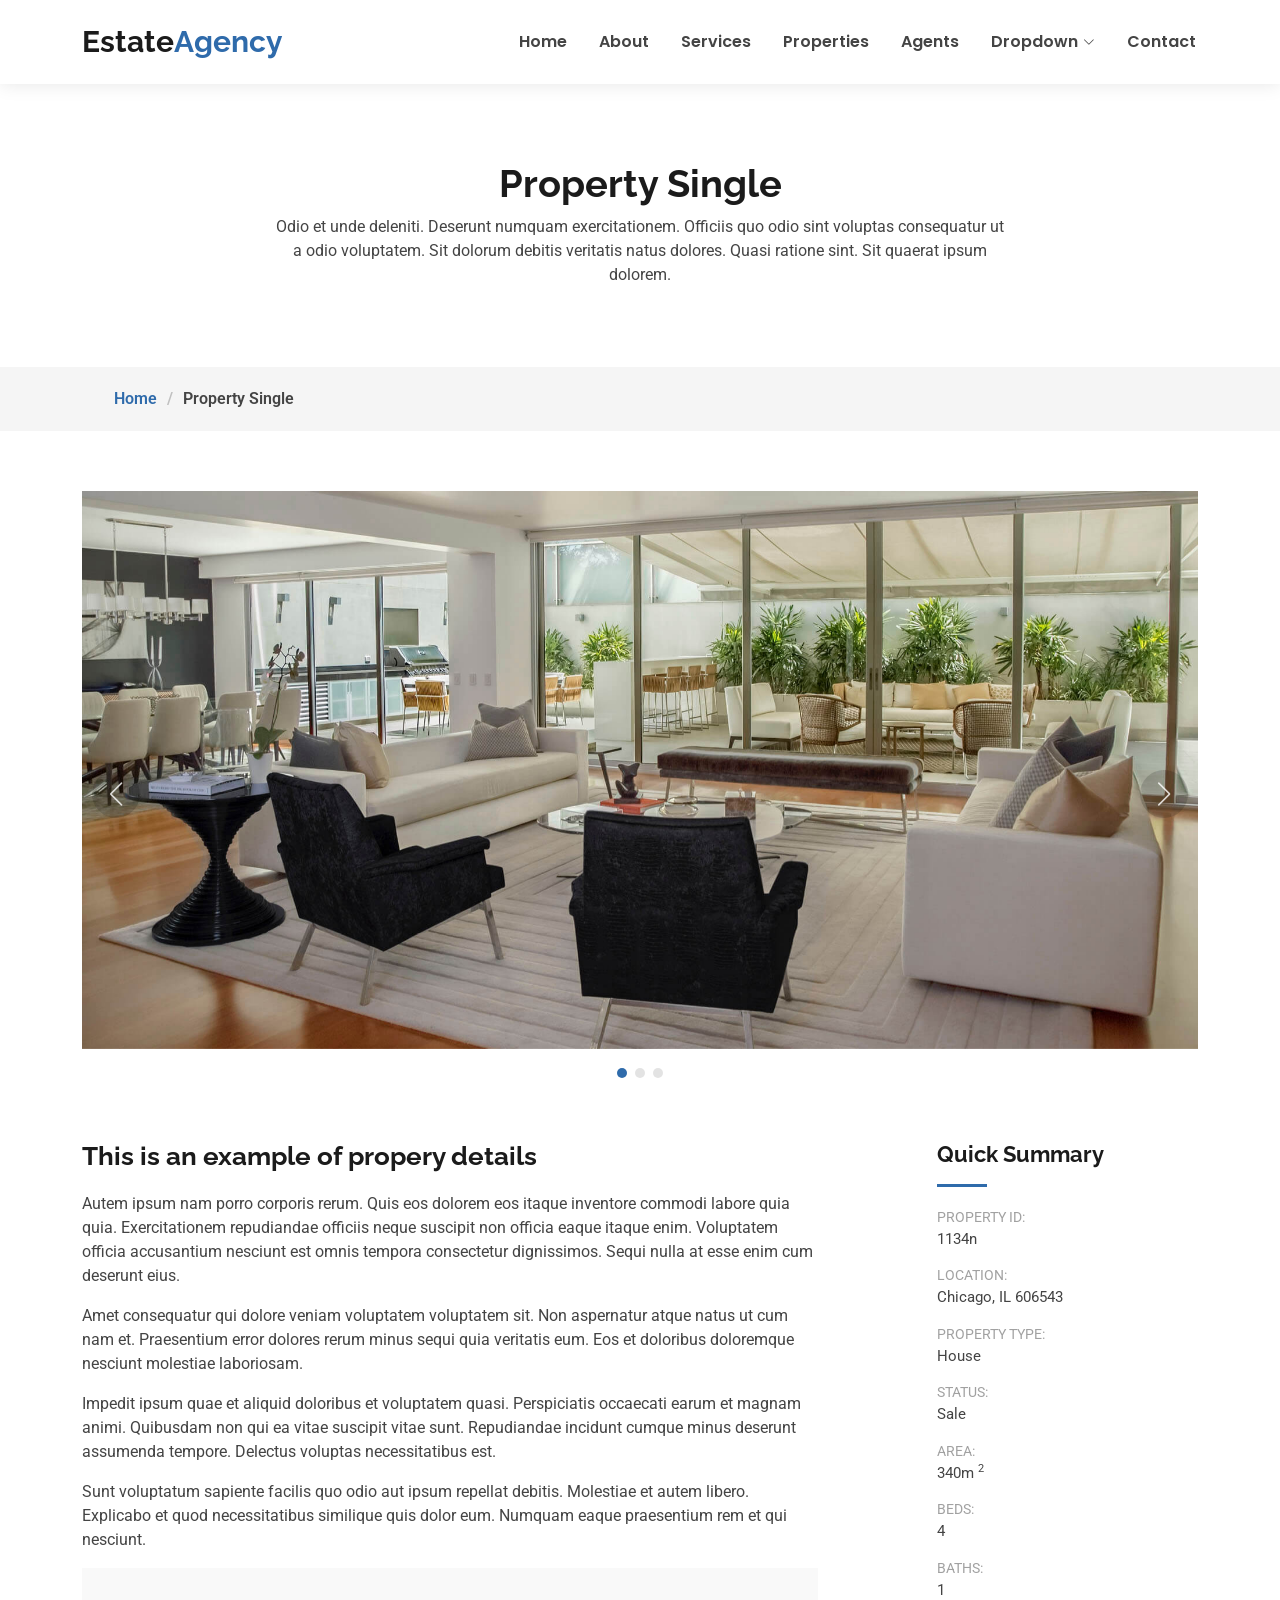
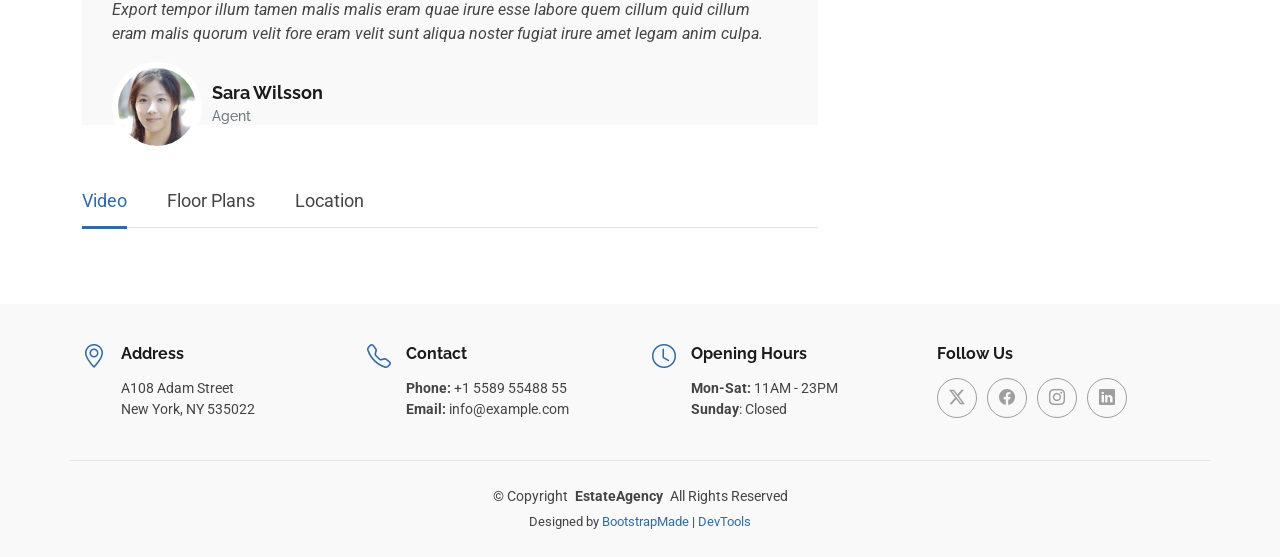
==== property-single.html @ ae825c1f "Initial commit" ====
<!DOCTYPE html>
<html lang="en">

<head>
  <meta charset="utf-8">
  <meta content="width=device-width, initial-scale=1.0" name="viewport">
  <title>Property Single - EstateAgency Bootstrap Template</title>
  <meta name="description" content="">
  <meta name="keywords" content="">

  <!-- Favicons -->
  <link href="assets/img/favicon.png" rel="icon">
  <link href="assets/img/apple-touch-icon.png" rel="apple-touch-icon">

  <!-- Fonts -->
  <link href="https://fonts.googleapis.com" rel="preconnect">
  <link href="https://fonts.gstatic.com" rel="preconnect" crossorigin>
  <link href="https://fonts.googleapis.com/css2?family=Roboto:ital,wght@0,100;0,300;0,400;0,500;0,700;0,900;1,100;1,300;1,400;1,500;1,700;1,900&family=Poppins:ital,wght@0,100;0,200;0,300;0,400;0,500;0,600;0,700;0,800;0,900;1,100;1,200;1,300;1,400;1,500;1,600;1,700;1,800;1,900&family=Raleway:ital,wght@0,100;0,200;0,300;0,400;0,500;0,600;0,700;0,800;0,900;1,100;1,200;1,300;1,400;1,500;1,600;1,700;1,800;1,900&display=swap" rel="stylesheet">

  <!-- Vendor CSS Files -->
  <link href="assets/vendor/bootstrap/css/bootstrap.min.css" rel="stylesheet">
  <link href="assets/vendor/bootstrap-icons/bootstrap-icons.css" rel="stylesheet">
  <link href="assets/vendor/aos/aos.css" rel="stylesheet">
  <link href="assets/vendor/fontawesome-free/css/all.min.css" rel="stylesheet">
  <link href="assets/vendor/swiper/swiper-bundle.min.css" rel="stylesheet">

  <!-- Main CSS File -->
  <link href="assets/css/main.css" rel="stylesheet">

  <!-- =======================================================
  * Template Name: EstateAgency
  * Template URL: https://bootstrapmade.com/real-estate-agency-bootstrap-template/
  * Updated: Apr 08 2026 with Bootstrap v5.3.8
  * Author: BootstrapMade.com
  * License: https://bootstrapmade.com/license/
  ======================================================== -->
</head>

<body class="property-single-page">

  <header id="header" class="header d-flex align-items-center fixed-top">
    <div class="container-fluid container-xl position-relative d-flex align-items-center justify-content-between">

      <a href="index.html" class="logo d-flex align-items-center">
        <!-- Uncomment the line below if you also wish to use an image logo -->
        <!-- <img src="assets/img/logo.png" alt=""> -->
        <h1 class="sitename">Estate<span>Agency</span></h1>
      </a>

      <nav id="navmenu" class="navmenu">
        <ul>
          <li><a href="index.html">Home</a></li>
          <li><a href="about.html">About</a></li>
          <li><a href="services.html">Services</a></li>
          <li><a href="properties.html">Properties</a></li>
          <li><a href="agents.html">Agents</a></li>
          <li class="dropdown"><a href="#"><span>Dropdown</span> <i class="bi bi-chevron-down toggle-dropdown"></i></a>
            <ul>
              <li><a href="#">Dropdown 1</a></li>
              <li class="dropdown"><a href="#"><span>Deep Dropdown</span> <i class="bi bi-chevron-down toggle-dropdown"></i></a>
                <ul>
                  <li><a href="#">Deep Dropdown 1</a></li>
                  <li><a href="#">Deep Dropdown 2</a></li>
                  <li><a href="#">Deep Dropdown 3</a></li>
                  <li><a href="#">Deep Dropdown 4</a></li>
                  <li><a href="#">Deep Dropdown 5</a></li>
                </ul>
              </li>
              <li><a href="#">Dropdown 2</a></li>
              <li><a href="#">Dropdown 3</a></li>
              <li><a href="#">Dropdown 4</a></li>
            </ul>
          </li>
          <li><a href="contact.html">Contact</a></li>
        </ul>
        <i class="mobile-nav-toggle d-xl-none bi bi-list"></i>
      </nav>

    </div>
  </header>

  <main class="main">

    <!-- Page Title -->
    <div class="page-title" data-aos="fade">
      <div class="heading">
        <div class="container">
          <div class="row d-flex justify-content-center text-center">
            <div class="col-lg-8">
              <h1>Property Single</h1>
              <p class="mb-0">Odio et unde deleniti. Deserunt numquam exercitationem. Officiis quo odio sint voluptas consequatur ut a odio voluptatem. Sit dolorum debitis veritatis natus dolores. Quasi ratione sint. Sit quaerat ipsum dolorem.</p>
            </div>
          </div>
        </div>
      </div>
      <nav class="breadcrumbs">
        <div class="container">
          <ol>
            <li><a href="index.html">Home</a></li>
            <li class="current">Property Single</li>
          </ol>
        </div>
      </nav>
    </div><!-- End Page Title -->

    <!-- Real Estate 2 Section -->
    <section id="real-estate-2" class="real-estate-2 section">

      <div class="container" data-aos="fade-up">

        <div class="portfolio-details-slider swiper init-swiper">
          <script type="application/json" class="swiper-config">
            {
              "loop": true,
              "speed": 600,
              "autoplay": {
                "delay": 5000
              },
              "slidesPerView": "auto",
              "navigation": {
                "nextEl": ".swiper-button-next",
                "prevEl": ".swiper-button-prev"
              },
              "pagination": {
                "el": ".swiper-pagination",
                "type": "bullets",
                "clickable": true
              }
            }
          </script>
          <div class="swiper-wrapper align-items-center">

            <div class="swiper-slide">
              <img src="assets/img/property-slide/property-slide-1.jpg" alt="">
            </div>

            <div class="swiper-slide">
              <img src="assets/img/property-slide/property-slide-2.jpg" alt="">
            </div>

            <div class="swiper-slide">
              <img src="assets/img/property-slide/property-slide-3.jpg" alt="">
            </div>

          </div>
          <div class="swiper-button-prev"></div>
          <div class="swiper-button-next"></div>
          <div class="swiper-pagination"></div>
        </div>

        <div class="row justify-content-between gy-4 mt-4">

          <div class="col-lg-8" data-aos="fade-up">

            <div class="portfolio-description">
              <h2>This is an example of propery details</h2>
              <p>
                Autem ipsum nam porro corporis rerum. Quis eos dolorem eos itaque inventore commodi labore quia quia. Exercitationem repudiandae officiis neque suscipit non officia eaque itaque enim. Voluptatem officia accusantium nesciunt est omnis tempora consectetur dignissimos. Sequi nulla at esse enim cum deserunt eius.
              </p>
              <p>
                Amet consequatur qui dolore veniam voluptatem voluptatem sit. Non aspernatur atque natus ut cum nam et. Praesentium error dolores rerum minus sequi quia veritatis eum. Eos et doloribus doloremque nesciunt molestiae laboriosam.
              </p>

              <p>
                Impedit ipsum quae et aliquid doloribus et voluptatem quasi. Perspiciatis occaecati earum et magnam animi. Quibusdam non qui ea vitae suscipit vitae sunt. Repudiandae incidunt cumque minus deserunt assumenda tempore. Delectus voluptas necessitatibus est.
              </p>

              <p>
                Sunt voluptatum sapiente facilis quo odio aut ipsum repellat debitis. Molestiae et autem libero. Explicabo et quod necessitatibus similique quis dolor eum. Numquam eaque praesentium rem et qui nesciunt.
              </p>

              <div class="testimonial-item">
                <p>
                  <span>Export tempor illum tamen malis malis eram quae irure esse labore quem cillum quid cillum eram malis quorum velit fore eram velit sunt aliqua noster fugiat irure amet legam anim culpa.</span>
                </p>
                <div>
                  <img src="assets/img/testimonials/testimonials-2.jpg" class="testimonial-img" alt="">
                  <h3>Sara Wilsson</h3>
                  <h4>Agent</h4>
                </div>
              </div>
            </div><!-- End Portfolio Description -->

            <!-- Tabs -->
            <ul class="nav nav-pills mb-3">
              <li><a class="nav-link active" data-bs-toggle="pill" href="#real-estate-2-tab1">Video</a></li>
              <li><a class="nav-link" data-bs-toggle="pill" href="#real-estate-2-tab2">Floor Plans</a></li>
              <li><a class="nav-link" data-bs-toggle="pill" href="#real-estate-2-tab3">Location</a></li>
            </ul><!-- End Tabs -->

            <!-- Tab Content -->
            <div class="tab-content">

              <div class="tab-pane fade show active" id="real-estate-2-tab1">

              </div><!-- End Tab 1 Content -->

              <div class="tab-pane fade" id="real-estate-2-tab2">
                <img src="assets/img/floor-plan.jpg" alt="" class="img-fluid">
              </div><!-- End Tab 2 Content -->

              <div class="tab-pane fade" id="real-estate-2-tab3">
                <iframe style="border:0; width: 100%; height: 400px;" src="https://www.google.com/maps/embed?pb=!1m14!1m8!1m3!1d48389.78314118045!2d-74.006138!3d40.710059!3m2!1i1024!2i768!4f13.1!3m3!1m2!1s0x89c25a22a3bda30d%3A0xb89d1fe6bc499443!2sDowntown%20Conference%20Center!5e0!3m2!1sen!2sus!4v1676961268712!5m2!1sen!2sus" frameborder="0" allowfullscreen="" loading="lazy" referrerpolicy="no-referrer-when-downgrade"></iframe>
              </div><!-- End Tab 3 Content -->

            </div><!-- End Tab Content -->

          </div>

          <div class="col-lg-3" data-aos="fade-up" data-aos-delay="100">
            <div class="portfolio-info">
              <h3>Quick Summary</h3>
              <ul>
                <li><strong>Property ID:</strong> 1134n</li>
                <li><strong>Location:</strong> Chicago, IL 606543</li>
                <li><strong>Property Type:</strong> House</li>
                <li><strong>Status:</strong> Sale</li>
                <li><strong>Area:</strong> <span>340m <sup>2</sup></span></li>
                <li><strong>Beds:</strong> 4</li>
                <li><strong>Baths:</strong> 1</li>
              </ul>
            </div>
          </div>

        </div>

      </div>

    </section><!-- /Real Estate 2 Section -->

  </main>

  <footer id="footer" class="footer light-background">

    <div class="container">
      <div class="row gy-3">
        <div class="col-lg-3 col-md-6 d-flex">
          <i class="bi bi-geo-alt icon"></i>
          <div class="address">
            <h4>Address</h4>
            <p>A108 Adam Street</p>
            <p>New York, NY 535022</p>
            <p></p>
          </div>

        </div>

        <div class="col-lg-3 col-md-6 d-flex">
          <i class="bi bi-telephone icon"></i>
          <div>
            <h4>Contact</h4>
            <p>
              <strong>Phone:</strong> <span>+1 5589 55488 55</span><br>
              <strong>Email:</strong> <span>info@example.com</span><br>
            </p>
          </div>
        </div>

        <div class="col-lg-3 col-md-6 d-flex">
          <i class="bi bi-clock icon"></i>
          <div>
            <h4>Opening Hours</h4>
            <p>
              <strong>Mon-Sat:</strong> <span>11AM - 23PM</span><br>
              <strong>Sunday</strong>: <span>Closed</span>
            </p>
          </div>
        </div>

        <div class="col-lg-3 col-md-6">
          <h4>Follow Us</h4>
          <div class="social-links d-flex">
            <a href="#" class="twitter"><i class="bi bi-twitter-x"></i></a>
            <a href="#" class="facebook"><i class="bi bi-facebook"></i></a>
            <a href="#" class="instagram"><i class="bi bi-instagram"></i></a>
            <a href="#" class="linkedin"><i class="bi bi-linkedin"></i></a>
          </div>
        </div>

      </div>
    </div>

    <div class="container copyright text-center mt-4">
      <p>© <span>Copyright</span> <strong class="px-1 sitename">EstateAgency</strong> <span>All Rights Reserved</span></p>
      <div class="credits">
        <!-- All the links in the footer should remain intact. -->
        <!-- You can delete the links only if you've purchased the pro version. -->
        <!-- Licensing information: https://bootstrapmade.com/license/ -->
        <!-- Purchase the pro version with working PHP/AJAX contact form: [buy-url] -->
        Designed by <a href="https://bootstrapmade.com/">BootstrapMade</a> | <a href="https://bootstrapmade.com/tools/">DevTools</a>
      </div>
    </div>

  </footer>

  <!-- Scroll Top -->
  <a href="#" id="scroll-top" class="scroll-top d-flex align-items-center justify-content-center"><i class="bi bi-arrow-up-short"></i></a>

  <!-- Preloader -->
  <div id="preloader"></div>

  <!-- Vendor JS Files -->
  <script src="assets/vendor/bootstrap/js/bootstrap.bundle.min.js"></script>
  <script src="assets/vendor/php-email-form/validate.js"></script>
  <script src="assets/vendor/aos/aos.js"></script>
  <script src="assets/vendor/swiper/swiper-bundle.min.js"></script>
  <script src="assets/vendor/purecounter/purecounter_vanilla.js"></script>

  <!-- Main JS File -->
  <script src="assets/js/main.js"></script>

</body>

</html>
---- assets/css/main.css ----
/**
* Template Name: EstateAgency
* Template URL: https://bootstrapmade.com/real-estate-agency-bootstrap-template/
* Updated: Aug 09 2024 with Bootstrap v5.3.3
* Author: BootstrapMade.com
* License: https://bootstrapmade.com/license/
*/

/*--------------------------------------------------------------
# Font & Color Variables
# Help: https://bootstrapmade.com/color-system/
--------------------------------------------------------------*/
/* Fonts */
:root {
  --default-font: "Roboto",  system-ui, -apple-system, "Segoe UI", Roboto, "Helvetica Neue", Arial, "Noto Sans", "Liberation Sans", sans-serif, "Apple Color Emoji", "Segoe UI Emoji", "Segoe UI Symbol", "Noto Color Emoji";
  --heading-font: "Raleway",  sans-serif;
  --nav-font: "Poppins",  sans-serif;
}

/* Global Colors - The following color variables are used throughout the website. Updating them here will change the color scheme of the entire website */
:root { 
  --background-color: #ffffff; /* Background color for the entire website, including individual sections */
  --default-color: #444444; /* Default color used for the majority of the text content across the entire website */
  --heading-color: #1b1b1b; /* Color for headings, subheadings and title throughout the website */
  --accent-color: #2f6bab; /* Accent color that represents your brand on the website. It's used for buttons, links, and other elements that need to stand out */
  --surface-color: #ffffff; /* The surface color is used as a background of boxed elements within sections, such as cards, icon boxes, or other elements that require a visual separation from the global background. */
  --contrast-color: #ffffff; /* Contrast color for text, ensuring readability against backgrounds of accent, heading, or default colors. */
}

/* Nav Menu Colors - The following color variables are used specifically for the navigation menu. They are separate from the global colors to allow for more customization options */
:root {
  --nav-color: #444444;  /* The default color of the main navmenu links */
  --nav-hover-color: #000000; /* Applied to main navmenu links when they are hovered over or active */
  --nav-mobile-background-color: #ffffff; /* Used as the background color for mobile navigation menu */
  --nav-dropdown-background-color: #ffffff; /* Used as the background color for dropdown items that appear when hovering over primary navigation items */
  --nav-dropdown-color: #444444; /* Used for navigation links of the dropdown items in the navigation menu. */
  --nav-dropdown-hover-color: #2eca6a; /* Similar to --nav-hover-color, this color is applied to dropdown navigation links when they are hovered over. */
}

/* Color Presets - These classes override global colors when applied to any section or element, providing reuse of the sam color scheme. */

.light-background {
  --background-color: #f9f9f9;
  --surface-color: #ffffff;
}

.dark-background {
  --background-color: #060606;
  --default-color: #ffffff;
  --heading-color: #ffffff;
  --surface-color: #252525;
  --contrast-color: #ffffff;
}

/* Smooth scroll */
:root {
  scroll-behavior: smooth;
}

/*--------------------------------------------------------------
# General Styling & Shared Classes
--------------------------------------------------------------*/
body {
  color: var(--default-color);
  background-color: var(--background-color);
  font-family: var(--default-font);
}

a {
  color: var(--accent-color);
  text-decoration: none;
  transition: 0.3s;
}

a:hover {
  color: color-mix(in srgb, var(--accent-color), transparent 25%);
  text-decoration: none;
}

h1,
h2,
h3,
h4,
h5,
h6 {
  color: var(--heading-color);
  font-family: var(--heading-font);
}

/* PHP Email Form Messages
------------------------------*/
.php-email-form .error-message {
  display: none;
  background: #df1529;
  color: #ffffff;
  text-align: left;
  padding: 15px;
  margin-bottom: 24px;
  font-weight: 600;
}

.php-email-form .sent-message {
  display: none;
  color: #ffffff;
  background: #059652;
  text-align: center;
  padding: 15px;
  margin-bottom: 24px;
  font-weight: 600;
}

.php-email-form .loading {
  display: none;
  background: var(--surface-color);
  text-align: center;
  padding: 15px;
  margin-bottom: 24px;
}

.php-email-form .loading:before {
  content: "";
  display: inline-block;
  border-radius: 50%;
  width: 24px;
  height: 24px;
  margin: 0 10px -6px 0;
  border: 3px solid var(--accent-color);
  border-top-color: var(--surface-color);
  animation: php-email-form-loading 1s linear infinite;
}

@keyframes php-email-form-loading {
  0% {
    transform: rotate(0deg);
  }

  100% {
    transform: rotate(360deg);
  }
}

/*--------------------------------------------------------------
# Global Header
--------------------------------------------------------------*/
.header {
  color: var(--default-color);
  background-color: var(--background-color);
  padding: 15px 0;
  transition: all 0.5s;
  z-index: 997;
  box-shadow: 0px 0 18px rgba(0, 0, 0, 0.1);
}

.header .logo {
  line-height: 1;
}

.header .logo img {
  max-height: 32px;
  margin-right: 8px;
}

.header .logo h1 {
  font-size: 30px;
  margin: 0;
  font-weight: 700;
  color: var(--heading-color);
}

.header .logo h1 span {
  color: var(--accent-color);
}

/*--------------------------------------------------------------
# Navigation Menu
--------------------------------------------------------------*/
/* Desktop Navigation */
@media (min-width: 1200px) {
  .navmenu {
    padding: 0;
  }

  .navmenu ul {
    margin: 0;
    padding: 0;
    display: flex;
    list-style: none;
    align-items: center;
  }

  .navmenu li {
    position: relative;
  }

  .navmenu>ul>li {
    white-space: nowrap;
    padding: 15px 14px;
  }

  .navmenu>ul>li:last-child {
    padding-right: 0;
  }

  .navmenu a,
  .navmenu a:focus {
    color: var(--nav-color);
    font-size: 16px;
    padding: 0 2px;
    font-family: var(--nav-font);
    font-weight: 600;
    display: flex;
    align-items: center;
    justify-content: space-between;
    white-space: nowrap;
    transition: 0.3s;
    position: relative;
  }

  .navmenu a i,
  .navmenu a:focus i {
    font-size: 12px;
    line-height: 0;
    margin-left: 5px;
    transition: 0.3s;
  }

  .navmenu>ul>li>a:before {
    content: "";
    position: absolute;
    width: 100%;
    height: 2px;
    bottom: -6px;
    left: 0;
    background-color: var(--accent-color);
    visibility: hidden;
    width: 0px;
    transition: all 0.3s ease-in-out 0s;
  }

  .navmenu a:hover:before,
  .navmenu li:hover>a:before,
  .navmenu .active:before {
    visibility: visible;
    width: 100%;
  }

  .navmenu li:hover>a,
  .navmenu .active,
  .navmenu .active:focus {
    color: var(--nav-hover-color);
  }

  .navmenu .dropdown ul {
    margin: 0;
    padding: 10px 0;
    background: var(--nav-dropdown-background-color);
    display: block;
    position: absolute;
    visibility: hidden;
    left: 14px;
    top: 130%;
    opacity: 0;
    transition: 0.3s;
    border-radius: 4px;
    z-index: 99;
    box-shadow: 0px 0px 30px rgba(0, 0, 0, 0.1);
  }

  .navmenu .dropdown ul li {
    min-width: 200px;
  }

  .navmenu .dropdown ul a {
    padding: 10px 20px;
    font-size: 15px;
    text-transform: none;
    color: var(--nav-dropdown-color);
  }

  .navmenu .dropdown ul a i {
    font-size: 12px;
  }

  .navmenu .dropdown ul a:hover,
  .navmenu .dropdown ul .active:hover,
  .navmenu .dropdown ul li:hover>a {
    color: var(--nav-dropdown-hover-color);
  }

  .navmenu .dropdown:hover>ul {
    opacity: 1;
    top: 100%;
    visibility: visible;
  }

  .navmenu .dropdown .dropdown ul {
    top: 0;
    left: -90%;
    visibility: hidden;
  }

  .navmenu .dropdown .dropdown:hover>ul {
    opacity: 1;
    top: 0;
    left: -100%;
    visibility: visible;
  }
}

/* Mobile Navigation */
@media (max-width: 1199px) {
  .mobile-nav-toggle {
    color: var(--nav-color);
    font-size: 28px;
    line-height: 0;
    margin-right: 10px;
    cursor: pointer;
    transition: color 0.3s;
  }

  .navmenu {
    padding: 0;
    z-index: 9997;
  }

  .navmenu ul {
    display: none;
    list-style: none;
    position: absolute;
    inset: 60px 20px 20px 20px;
    padding: 10px 0;
    margin: 0;
    border-radius: 6px;
    background-color: var(--nav-mobile-background-color);
    border: 1px solid color-mix(in srgb, var(--default-color), transparent 90%);
    box-shadow: none;
    overflow-y: auto;
    transition: 0.3s;
    z-index: 9998;
  }

  .navmenu a,
  .navmenu a:focus {
    color: var(--nav-dropdown-color);
    padding: 10px 20px;
    font-family: var(--nav-font);
    font-size: 17px;
    font-weight: 500;
    display: flex;
    align-items: center;
    justify-content: space-between;
    white-space: nowrap;
    transition: 0.3s;
  }

  .navmenu a i,
  .navmenu a:focus i {
    font-size: 12px;
    line-height: 0;
    margin-left: 5px;
    width: 30px;
    height: 30px;
    display: flex;
    align-items: center;
    justify-content: center;
    border-radius: 50%;
    transition: 0.3s;
    background-color: color-mix(in srgb, var(--accent-color), transparent 90%);
  }

  .navmenu a i:hover,
  .navmenu a:focus i:hover {
    background-color: var(--accent-color);
    color: var(--contrast-color);
  }

  .navmenu a:hover,
  .navmenu .active,
  .navmenu .active:focus {
    color: var(--nav-dropdown-hover-color);
  }

  .navmenu .active i,
  .navmenu .active:focus i {
    background-color: var(--accent-color);
    color: var(--contrast-color);
    transform: rotate(180deg);
  }

  .navmenu .dropdown ul {
    position: static;
    display: none;
    z-index: 99;
    padding: 10px 0;
    margin: 10px 20px;
    background-color: var(--nav-dropdown-background-color);
    transition: all 0.5s ease-in-out;
  }

  .navmenu .dropdown ul ul {
    background-color: rgba(33, 37, 41, 0.1);
  }

  .navmenu .dropdown>.dropdown-active {
    display: block;
    background-color: rgba(33, 37, 41, 0.03);
  }

  .mobile-nav-active {
    overflow: hidden;
  }

  .mobile-nav-active .mobile-nav-toggle {
    color: #fff;
    position: absolute;
    font-size: 32px;
    top: 15px;
    right: 15px;
    margin-right: 0;
    z-index: 9999;
  }

  .mobile-nav-active .navmenu {
    position: fixed;
    overflow: hidden;
    inset: 0;
    background: rgba(33, 37, 41, 0.8);
    transition: 0.3s;
  }

  .mobile-nav-active .navmenu>ul {
    display: block;
  }
}

/*--------------------------------------------------------------
# Global Footer
--------------------------------------------------------------*/
.footer {
  color: var(--default-color);
  background-color: var(--background-color);
  font-size: 14px;
  padding: 40px 0 0 0;
  position: relative;
}

.footer .icon {
  color: var(--accent-color);
  margin-right: 15px;
  font-size: 24px;
  line-height: 0;
}

.footer h4 {
  font-size: 16px;
  font-weight: 700;
  margin-bottom: 15px;
}

.footer .address p {
  margin-bottom: 0px;
}

.footer .social-links a {
  display: flex;
  align-items: center;
  justify-content: center;
  width: 40px;
  height: 40px;
  border-radius: 50%;
  border: 1px solid color-mix(in srgb, var(--default-color), transparent 50%);
  font-size: 16px;
  color: color-mix(in srgb, var(--default-color), transparent 50%);
  margin-right: 10px;
  transition: 0.3s;
}

.footer .social-links a:hover {
  color: var(--accent-color);
  border-color: var(--accent-color);
}

.footer .copyright {
  padding: 25px 0;
  border-top: 1px solid color-mix(in srgb, var(--default-color), transparent 90%);
}

.footer .copyright p {
  margin-bottom: 0;
}

.footer .credits {
  margin-top: 5px;
  font-size: 13px;
}

/*--------------------------------------------------------------
# Preloader
--------------------------------------------------------------*/
#preloader {
  position: fixed;
  inset: 0;
  z-index: 999999;
  overflow: hidden;
  background: var(--background-color);
  transition: all 0.6s ease-out;
}

#preloader:before {
  content: "";
  position: fixed;
  top: calc(50% - 30px);
  left: calc(50% - 30px);
  border: 6px solid #ffffff;
  border-color: var(--accent-color) transparent var(--accent-color) transparent;
  border-radius: 50%;
  width: 60px;
  height: 60px;
  animation: animate-preloader 1.5s linear infinite;
}

@keyframes animate-preloader {
  0% {
    transform: rotate(0deg);
  }

  100% {
    transform: rotate(360deg);
  }
}

/*--------------------------------------------------------------
# Scroll Top Button
--------------------------------------------------------------*/
.scroll-top {
  position: fixed;
  visibility: hidden;
  opacity: 0;
  right: 15px;
  bottom: 15px;
  z-index: 99999;
  background-color: var(--accent-color);
  width: 40px;
  height: 40px;
  border-radius: 4px;
  transition: all 0.4s;
}

.scroll-top i {
  font-size: 24px;
  color: var(--contrast-color);
  line-height: 0;
}

.scroll-top:hover {
  background-color: color-mix(in srgb, var(--accent-color), transparent 20%);
  color: var(--contrast-color);
}

.scroll-top.active {
  visibility: visible;
  opacity: 1;
}

/*--------------------------------------------------------------
# Disable aos animation delay on mobile devices
--------------------------------------------------------------*/
@media screen and (max-width: 768px) {
  [data-aos-delay] {
    transition-delay: 0 !important;
  }
}

/*--------------------------------------------------------------
# Global Page Titles & Breadcrumbs
--------------------------------------------------------------*/
.page-title {
  color: var(--default-color);
  background-color: var(--background-color);
  position: relative;
}

.page-title .heading {
  padding: 160px 0 80px 0;
  border-top: 1px solid color-mix(in srgb, var(--default-color), transparent 90%);
}

.page-title .heading h1 {
  font-size: 38px;
  font-weight: 700;
}

.page-title nav {
  background-color: color-mix(in srgb, var(--default-color), transparent 95%);
  padding: 20px 0;
}

.page-title nav ol {
  display: flex;
  flex-wrap: wrap;
  list-style: none;
  margin: 0;
  font-size: 16px;
  font-weight: 600;
}

.page-title nav ol li+li {
  padding-left: 10px;
}

.page-title nav ol li+li::before {
  content: "/";
  display: inline-block;
  padding-right: 10px;
  color: color-mix(in srgb, var(--default-color), transparent 70%);
}

/*--------------------------------------------------------------
# Global Sections
--------------------------------------------------------------*/
section,
.section {
  color: var(--default-color);
  background-color: var(--background-color);
  padding: 60px 0;
  scroll-margin-top: 90px;
  overflow: clip;
}

@media (max-width: 1199px) {

  section,
  .section {
    scroll-margin-top: 66px;
  }
}

/*--------------------------------------------------------------
# Global Section Titles
--------------------------------------------------------------*/
.section-title {
  text-align: center;
  padding-bottom: 60px;
  position: relative;
}

.section-title h2 {
  font-size: 32px;
  font-weight: 700;
  margin-bottom: 15px;
}

.section-title p {
  margin-bottom: 0;
}

/*--------------------------------------------------------------
# Hero Section
--------------------------------------------------------------*/
.hero {
  padding: 0;
}

.hero .carousel {
  width: 100%;
  min-height: 100vh;
  padding: 0;
  margin: 0;
  background-color: var(--background-color);
  position: relative;
  overflow: hidden;
}

.hero img {
  position: absolute;
  inset: 0;
  display: block;
  width: 100%;
  height: 100%;
  object-fit: cover;
  z-index: 1;
}

.hero .carousel-item {
  position: absolute;
  inset: 0;
  background-size: cover;
  background-position: center;
  background-repeat: no-repeat;
  overflow: hidden;
}

.hero .carousel-item:before {
  content: "";
  background: color-mix(in srgb, var(--background-color), transparent 60%);
  position: absolute;
  inset: 0;
  z-index: 2;
}

.hero .carousel-container {
  position: absolute;
  inset: 90px 100px;
  display: flex;
  justify-content: center;
  align-items: center;
  flex-direction: column;
  z-index: 3;
}

@media (max-width: 575px) {
  .hero .carousel-container {
    inset: 90px 50px;
  }
}

.hero h2 {
  margin-bottom: 30px;
  font-size: 56px;
  font-weight: 900;
  text-transform: uppercase;
}

.hero h2 span {
  color: var(--accent-color);
}

@media (max-width: 768px) {
  .hero h2 {
    font-size: 30px;
  }
}

.hero .btn-get-started {
  color: var(--contrast-color);
  font-family: var(--heading-font);
  font-weight: 600;
  font-size: 18px;
  letter-spacing: 1px;
  text-transform: uppercase;
  display: inline-block;
  padding: 10px 40px;
  border-radius: 50px;
  transition: 0.5s;
  margin: 10px 0;
  align-self: flex-start;
  flex-shrink: 0;
  border: 2px solid var(--accent-color);
}

.hero .btn-get-started:hover {
  background: color-mix(in srgb, var(--accent-color), transparent 20%);
}

.hero .carousel-control-prev,
.hero .carousel-control-next {
  width: 10%;
  transition: 0.3s;
  opacity: 0.5;
  z-index: 3;
}

.hero .carousel-control-prev:focus,
.hero .carousel-control-next:focus {
  opacity: 0.5;
}

.hero .carousel-control-prev:hover,
.hero .carousel-control-next:hover {
  opacity: 0.9;
}

@media (min-width: 1024px) {

  .hero .carousel-control-prev,
  .hero .carousel-control-next {
    width: 5%;
  }
}

.hero .carousel-control-next-icon,
.hero .carousel-control-prev-icon {
  background: none;
  font-size: 32px;
  line-height: 1;
}

.hero .carousel-indicators {
  list-style: none;
}

.hero .carousel-indicators li {
  cursor: pointer;
  opacity: 1;
  height: 6px;
  width: 20px;
  transition: 0.3s;
  padding: 0;
}

.hero .carousel-indicators .active {
  background-color: var(--accent-color);
  width: 40px;
}

/*--------------------------------------------------------------
# Services Section
--------------------------------------------------------------*/
.services .service-item {
  background-color: var(--surface-color);
  box-shadow: 0px 5px 90px 0px rgba(0, 0, 0, 0.1);
  padding: 60px 30px;
  transition: all ease-in-out 0.3s;
  border-radius: 18px;
  border-bottom: 5px solid var(--surface-color);
  height: 100%;
}

.services .service-item .icon {
  color: var(--contrast-color);
  background: var(--accent-color);
  margin: 0;
  width: 64px;
  height: 64px;
  border-radius: 50px;
  display: flex;
  align-items: center;
  justify-content: center;
  margin-bottom: 20px;
  font-size: 28px;
  transition: ease-in-out 0.3s;
}

.services .service-item h3 {
  font-weight: 700;
  margin: 10px 0 15px 0;
  font-size: 22px;
  transition: ease-in-out 0.3s;
}

.services .service-item p {
  line-height: 24px;
  font-size: 14px;
  margin-bottom: 0;
}

@media (min-width: 1365px) {
  .services .service-item:hover {
    transform: translateY(-10px);
    border-color: var(--accent-color);
  }

  .services .service-item:hover h3 {
    color: var(--accent-color);
  }
}

/*--------------------------------------------------------------
# Agents Section
--------------------------------------------------------------*/
.agents .member {
  position: relative;
}

.agents .member .pic {
  overflow: hidden;
  margin-bottom: 50px;
}

.agents .member .member-info {
  background-color: var(--surface-color);
  color: color-mix(in srgb, var(--default-color), transparent 20%);
  box-shadow: 0px 2px 15px rgba(0, 0, 0, 0.1);
  position: absolute;
  bottom: -50px;
  left: 20px;
  right: 20px;
  padding: 20px 15px;
  overflow: hidden;
  transition: 0.5s;
}

.agents .member h4 {
  font-weight: 700;
  margin-bottom: 10px;
  font-size: 16px;
  position: relative;
  padding-bottom: 10px;
}

.agents .member h4::after {
  content: "";
  position: absolute;
  display: block;
  width: 50px;
  height: 1px;
  background: color-mix(in srgb, var(--default-color), transparent 60%);
  bottom: 0;
  left: 0;
}

.agents .member span {
  font-style: italic;
  display: block;
  font-size: 13px;
}

.agents .member .social {
  position: absolute;
  right: 15px;
  bottom: 15px;
}

.agents .member .social a {
  transition: color 0.3s;
  color: color-mix(in srgb, var(--default-color), transparent 70%);
}

.agents .member .social a:hover {
  color: var(--accent-color);
}

.agents .member .social i {
  font-size: 16px;
  margin: 0 2px;
}

/*--------------------------------------------------------------
# Testimonials Section
--------------------------------------------------------------*/
.testimonials .testimonial-item {
  background-color: var(--surface-color);
  box-shadow: 0px 0 20px rgba(0, 0, 0, 0.1);
  box-sizing: content-box;
  padding: 30px;
  margin: 40px 30px;
  min-height: 320px;
  display: flex;
  flex-direction: column;
  text-align: center;
  transition: 0.3s;
}

.testimonials .testimonial-item .stars {
  margin-bottom: 15px;
}

.testimonials .testimonial-item .stars i {
  color: #ffc107;
  margin: 0 1px;
}

.testimonials .testimonial-item .testimonial-img {
  width: 90px;
  border-radius: 50%;
  border: 4px solid var(--background-color);
  margin: 0 auto;
}

.testimonials .testimonial-item h3 {
  font-size: 18px;
  font-weight: bold;
  margin: 10px 0 5px 0;
}

.testimonials .testimonial-item h4 {
  font-size: 14px;
  color: color-mix(in srgb, var(--default-color), transparent 40%);
  margin: 0;
}

.testimonials .testimonial-item p {
  font-style: italic;
  margin: 0 auto 15px auto;
}

.testimonials .swiper-wrapper {
  height: auto;
}

.testimonials .swiper-pagination {
  margin-top: 20px;
  position: relative;
}

.testimonials .swiper-pagination .swiper-pagination-bullet {
  width: 12px;
  height: 12px;
  background-color: color-mix(in srgb, var(--default-color), transparent 85%);
  opacity: 1;
}

.testimonials .swiper-pagination .swiper-pagination-bullet-active {
  background-color: var(--accent-color);
}

.testimonials .swiper-slide {
  opacity: 0.3;
}

@media (max-width: 1199px) {
  .testimonials .swiper-slide-active {
    opacity: 1;
  }

  .testimonials .swiper-pagination {
    margin-top: 0;
  }

  .testimonials .testimonial-item {
    margin: 40px 20px;
  }
}

@media (min-width: 1200px) {
  .testimonials .swiper-slide-next {
    opacity: 1;
    transform: scale(1.12);
  }
}

/*--------------------------------------------------------------
# About Section
--------------------------------------------------------------*/
.about .content .who-we-are {
  text-transform: uppercase;
  margin-bottom: 15px;
  color: color-mix(in srgb, var(--default-color), transparent 40%);
}

.about .content h3 {
  font-size: 2rem;
  font-weight: 700;
}

.about .content ul {
  list-style: none;
  padding: 0;
}

.about .content ul li {
  padding-bottom: 10px;
}

.about .content ul i {
  font-size: 1.25rem;
  margin-right: 4px;
  color: var(--accent-color);
}

.about .content p:last-child {
  margin-bottom: 0;
}

.about .content .read-more {
  background: var(--accent-color);
  color: var(--contrast-color);
  font-family: var(--heading-font);
  font-weight: 500;
  font-size: 16px;
  letter-spacing: 1px;
  padding: 12px 24px;
  border-radius: 5px;
  transition: 0.3s;
  display: inline-flex;
  align-items: center;
  justify-content: center;
}

.about .content .read-more i {
  font-size: 18px;
  margin-left: 5px;
  line-height: 0;
  transition: 0.3s;
}

.about .content .read-more:hover {
  background: color-mix(in srgb, var(--accent-color), transparent 20%);
  padding-right: 19px;
}

.about .content .read-more:hover i {
  margin-left: 10px;
}

.about .about-images img {
  border-radius: 10px;
}

/*--------------------------------------------------------------
# Stats Section
--------------------------------------------------------------*/
.stats .stats-item {
  background-color: var(--surface-color);
  box-shadow: 0px 0 30px rgba(0, 0, 0, 0.1);
  padding: 30px;
}

.stats .stats-item i {
  color: var(--accent-color);
  font-size: 42px;
  line-height: 0;
  margin-right: 20px;
}

.stats .stats-item span {
  color: var(--heading-color);
  font-size: 36px;
  display: block;
  font-weight: 600;
}

.stats .stats-item p {
  padding: 0;
  margin: 0;
  font-family: var(--heading-font);
  font-size: 16px;
}

/*--------------------------------------------------------------
# Features Section
--------------------------------------------------------------*/
.features .features-image {
  position: relative;
  min-height: 400px;
}

.features .features-image img {
  position: absolute;
  inset: 0;
  display: block;
  width: 100%;
  height: 100%;
  object-fit: cover;
  z-index: 1;
}

.features h3 {
  font-size: 28px;
  font-weight: 700;
  margin-bottom: 20px;
  padding-bottom: 20px;
  position: relative;
}

.features h3:after {
  content: "";
  background: var(--accent-color);
  position: absolute;
  display: block;
  width: 50px;
  height: 3px;
  left: 0;
  bottom: 0;
}

.features .icon-box {
  margin-top: 50px;
}

.features .icon-box i {
  color: var(--accent-color);
  background-color: var(--surface-color);
  display: flex;
  align-items: center;
  justify-content: center;
  margin-right: 25px;
  font-size: 28px;
  width: 56px;
  height: 56px;
  border-radius: 4px;
  line-height: 0;
  box-shadow: 0px 2px 30px rgba(0, 0, 0, 0.1);
  transition: 0.3s;
}

.features .icon-box:hover i {
  background-color: var(--accent-color);
  color: var(--contrast-color);
}

.features .icon-box h4 {
  font-weight: 700;
  margin-bottom: 10px;
  font-size: 18px;
}

.features .icon-box h4 a {
  color: var(--heading-color);
  transition: 0.3s;
}

.features .icon-box h4 a:hover {
  color: var(--accent-color);
}

.features .icon-box p {
  line-height: 24px;
  font-size: 14px;
  margin-bottom: 0;
}

/*--------------------------------------------------------------
# Service Details Section
--------------------------------------------------------------*/
.service-details .service-box {
  background-color: var(--surface-color);
  padding: 20px;
  box-shadow: 0px 2px 20px rgba(0, 0, 0, 0.1);
}

.service-details .service-box+.service-box {
  margin-top: 30px;
}

.service-details .service-box h4 {
  font-size: 20px;
  font-weight: 700;
  border-bottom: 2px solid color-mix(in srgb, var(--default-color), transparent 92%);
  padding-bottom: 15px;
  margin-bottom: 15px;
}

.service-details .services-list {
  background-color: var(--surface-color);
}

.service-details .services-list a {
  color: color-mix(in srgb, var(--default-color), transparent 20%);
  background-color: color-mix(in srgb, var(--default-color), transparent 96%);
  display: flex;
  align-items: center;
  padding: 12px 15px;
  margin-top: 15px;
  transition: 0.3s;
}

.service-details .services-list a:first-child {
  margin-top: 0;
}

.service-details .services-list a i {
  font-size: 16px;
  margin-right: 8px;
  color: var(--accent-color);
}

.service-details .services-list a.active {
  color: var(--contrast-color);
  background-color: var(--accent-color);
}

.service-details .services-list a.active i {
  color: var(--contrast-color);
}

.service-details .services-list a:hover {
  background-color: color-mix(in srgb, var(--accent-color), transparent 95%);
  color: var(--accent-color);
}

.service-details .download-catalog a {
  color: var(--default-color);
  display: flex;
  align-items: center;
  padding: 10px 0;
  transition: 0.3s;
  border-top: 1px solid color-mix(in srgb, var(--default-color), transparent 90%);
}

.service-details .download-catalog a:first-child {
  border-top: 0;
  padding-top: 0;
}

.service-details .download-catalog a:last-child {
  padding-bottom: 0;
}

.service-details .download-catalog a i {
  font-size: 24px;
  margin-right: 8px;
  color: var(--accent-color);
}

.service-details .download-catalog a:hover {
  color: var(--accent-color);
}

.service-details .help-box {
  background-color: var(--accent-color);
  color: var(--contrast-color);
  margin-top: 30px;
  padding: 30px 15px;
}

.service-details .help-box .help-icon {
  font-size: 48px;
}

.service-details .help-box h4,
.service-details .help-box a {
  color: var(--contrast-color);
}

.service-details .services-img {
  margin-bottom: 20px;
}

.service-details h3 {
  font-size: 26px;
  font-weight: 700;
}

.service-details p {
  font-size: 15px;
}

.service-details ul {
  list-style: none;
  padding: 0;
  font-size: 15px;
}

.service-details ul li {
  padding: 5px 0;
  display: flex;
  align-items: center;
}

.service-details ul i {
  font-size: 20px;
  margin-right: 8px;
  color: var(--accent-color);
}

/*--------------------------------------------------------------
# Contact Section
--------------------------------------------------------------*/
.contact .info-item+.info-item {
  margin-top: 40px;
}

.contact .info-item i {
  color: var(--contrast-color);
  background: var(--accent-color);
  font-size: 20px;
  width: 44px;
  height: 44px;
  display: flex;
  justify-content: center;
  align-items: center;
  border-radius: 4px;
  transition: all 0.3s ease-in-out;
  margin-right: 15px;
}

.contact .info-item h3 {
  padding: 0;
  font-size: 18px;
  font-weight: 700;
  margin-bottom: 5px;
}

.contact .info-item p {
  padding: 0;
  margin-bottom: 0;
  font-size: 14px;
}

.contact .php-email-form {
  height: 100%;
}

.contact .php-email-form input[type=text],
.contact .php-email-form input[type=email],
.contact .php-email-form textarea {
  font-size: 14px;
  padding: 10px 15px;
  box-shadow: none;
  border-radius: 0;
  color: var(--default-color);
  background-color: color-mix(in srgb, var(--background-color), transparent 50%);
  border-color: color-mix(in srgb, var(--default-color), transparent 80%);
}

.contact .php-email-form input[type=text]:focus,
.contact .php-email-form input[type=email]:focus,
.contact .php-email-form textarea:focus {
  border-color: var(--accent-color);
}

.contact .php-email-form input[type=text]::placeholder,
.contact .php-email-form input[type=email]::placeholder,
.contact .php-email-form textarea::placeholder {
  color: color-mix(in srgb, var(--default-color), transparent 70%);
}

.contact .php-email-form button[type=submit] {
  color: var(--contrast-color);
  background: var(--accent-color);
  border: 0;
  padding: 10px 30px;
  transition: 0.4s;
  border-radius: 4px;
}

.contact .php-email-form button[type=submit]:hover {
  background: color-mix(in srgb, var(--accent-color), transparent 20%);
}

/*--------------------------------------------------------------
# Real Estate Section
--------------------------------------------------------------*/
.real-estate .card {
  background-color: var(--background-color);
  color: var(--default-color);
  border: none;
  position: relative;
  border-radius: 0px;
  overflow: hidden;
  min-height: 500px;
}

.real-estate .card:before {
  content: "";
  position: absolute;
  inset: 0;
  background: linear-gradient(180deg, rgba(255, 255, 255, 0) 25%, rgba(0, 0, 0, 0.9) 75%);
  z-index: 2;
}

.real-estate .card img {
  position: absolute;
  inset: 0;
  display: block;
  width: 100%;
  height: 100%;
  object-fit: cover;
  z-index: 1;
}

.real-estate .card .card-body {
  position: absolute;
  bottom: 0;
  left: 0;
  right: 0;
  z-index: 3;
  padding: 30px;
}

.real-estate .card .card-body .sale-rent {
  display: inline-block;
  font-size: 15px;
  font-weight: 500;
  color: var(--contrast-color);
  padding: 4px 20px;
  border: 2px solid var(--accent-color);
  border-radius: 50px;
  margin-bottom: 10px;
}

.real-estate .card .card-body h3 {
  font-weight: 700;
  font-size: 20px;
  margin-bottom: 0px;
  padding-left: 10px;
  border-left: 3px solid var(--accent-color);
}

.real-estate .card .card-body h3 a {
  color: var(--contrast-color);
}

.real-estate .card .card-body .card-content {
  background-color: var(--accent-color);
  color: var(--contrast-color);
  height: 80px;
  visibility: hidden;
  opacity: 0;
  margin-top: 10px;
  margin-bottom: -80px;
  margin-left: -30px;
  margin-right: -30px;
  transition: 0.3s;
  padding: 0 10px;
}

.real-estate .card .card-body .card-content .propery-info {
  font-weight: 500;
}

.real-estate .card:hover .card-content {
  margin-bottom: -30px;
  visibility: visible;
  opacity: 1;
}

/*--------------------------------------------------------------
# Real Estate 2 Section
--------------------------------------------------------------*/
.real-estate-2 .portfolio-details-slider img {
  width: 100%;
}

.real-estate-2 .swiper-wrapper {
  height: auto;
}

.real-estate-2 .swiper-button-prev,
.real-estate-2 .swiper-button-next {
  width: 48px;
  height: 48px;
}

.real-estate-2 .swiper-button-prev:after,
.real-estate-2 .swiper-button-next:after {
  color: rgba(255, 255, 255, 0.8);
  background-color: rgba(0, 0, 0, 0.15);
  font-size: 24px;
  border-radius: 50%;
  width: 48px;
  height: 48px;
  display: flex;
  align-items: center;
  justify-content: center;
  transition: 0.3s;
}

.real-estate-2 .swiper-button-prev:hover:after,
.real-estate-2 .swiper-button-next:hover:after {
  background-color: rgba(0, 0, 0, 0.3);
}

@media (max-width: 575px) {

  .real-estate-2 .swiper-button-prev,
  .real-estate-2 .swiper-button-next {
    display: none;
  }
}

.real-estate-2 .swiper-pagination {
  margin-top: 20px;
  position: relative;
}

.real-estate-2 .swiper-pagination .swiper-pagination-bullet {
  width: 10px;
  height: 10px;
  background-color: color-mix(in srgb, var(--default-color), transparent 85%);
  opacity: 1;
}

.real-estate-2 .swiper-pagination .swiper-pagination-bullet-active {
  background-color: var(--accent-color);
}

.real-estate-2 .portfolio-info h3 {
  font-size: 22px;
  font-weight: 700;
  margin-bottom: 20px;
  padding-bottom: 20px;
  position: relative;
}

.real-estate-2 .portfolio-info h3:after {
  content: "";
  position: absolute;
  display: block;
  width: 50px;
  height: 3px;
  background: var(--accent-color);
  left: 0;
  bottom: 0;
}

.real-estate-2 .portfolio-info ul {
  list-style: none;
  padding: 0;
  font-size: 15px;
}

.real-estate-2 .portfolio-info ul li {
  display: flex;
  flex-direction: column;
  padding-bottom: 15px;
}

.real-estate-2 .portfolio-info ul strong {
  text-transform: uppercase;
  font-weight: 400;
  color: color-mix(in srgb, var(--default-color), transparent 50%);
  font-size: 14px;
}

.real-estate-2 .portfolio-info .btn-visit {
  padding: 8px 40px;
  background: var(--accent-color);
  color: var(--contrast-color);
  border-radius: 50px;
  transition: 0.3s;
}

.real-estate-2 .portfolio-info .btn-visit:hover {
  background: color-mix(in srgb, var(--accent-color), transparent 20%);
}

.real-estate-2 .portfolio-description h2 {
  font-size: 26px;
  font-weight: 700;
  margin-bottom: 20px;
}

.real-estate-2 .portfolio-description p {
  padding: 0;
}

.real-estate-2 .portfolio-description .testimonial-item {
  padding: 30px 30px 0 30px;
  position: relative;
  background: color-mix(in srgb, var(--default-color), transparent 97%);
  margin-bottom: 50px;
}

.real-estate-2 .portfolio-description .testimonial-item .testimonial-img {
  width: 90px;
  border-radius: 50px;
  border: 6px solid var(--background-color);
  float: left;
  margin: 0 10px 0 0;
}

.real-estate-2 .portfolio-description .testimonial-item h3 {
  font-size: 18px;
  font-weight: bold;
  margin: 15px 0 5px 0;
  padding-top: 20px;
}

.real-estate-2 .portfolio-description .testimonial-item h4 {
  font-size: 14px;
  color: #6c757d;
  margin: 0;
}

.real-estate-2 .portfolio-description .testimonial-item .quote-icon-left,
.real-estate-2 .portfolio-description .testimonial-item .quote-icon-right {
  color: color-mix(in srgb, var(--accent-color), transparent 50%);
  font-size: 26px;
  line-height: 0;
}

.real-estate-2 .portfolio-description .testimonial-item .quote-icon-left {
  display: inline-block;
  left: -5px;
  position: relative;
}

.real-estate-2 .portfolio-description .testimonial-item .quote-icon-right {
  display: inline-block;
  right: -5px;
  position: relative;
  top: 10px;
  transform: scale(-1, -1);
}

.real-estate-2 .portfolio-description .testimonial-item p {
  font-style: italic;
  margin: 0 0 15px 0 0 0;
  padding: 0;
}

.real-estate-2 .nav-pills {
  border-bottom: 1px solid color-mix(in srgb, var(--default-color), transparent 85%);
}

.real-estate-2 .nav-pills li+li {
  margin-left: 40px;
}

.real-estate-2 .nav-link {
  background: none;
  font-size: 18px;
  font-weight: 400;
  color: var(--default-color);
  padding: 12px 0;
  margin-bottom: -2px;
  border-radius: 0;
}

.real-estate-2 .nav-link.active {
  color: var(--accent-color);
  background: none;
  border-bottom: 3px solid var(--accent-color);
}

@media (max-width: 575px) {
  .real-estate-2 .nav-link {
    font-size: 16px;
  }
}

.real-estate-2 .tab-content h4 {
  font-size: 18px;
  margin: 0;
  font-weight: 700;
  color: var(--default-color);
}

.real-estate-2 .tab-content i {
  font-size: 22px;
  line-height: 0;
  margin-right: 8px;
  color: var(--accent-color);
}

/*--------------------------------------------------------------
# Starter Section Section
--------------------------------------------------------------*/
.starter-section {
  /* Add your styles here */
}
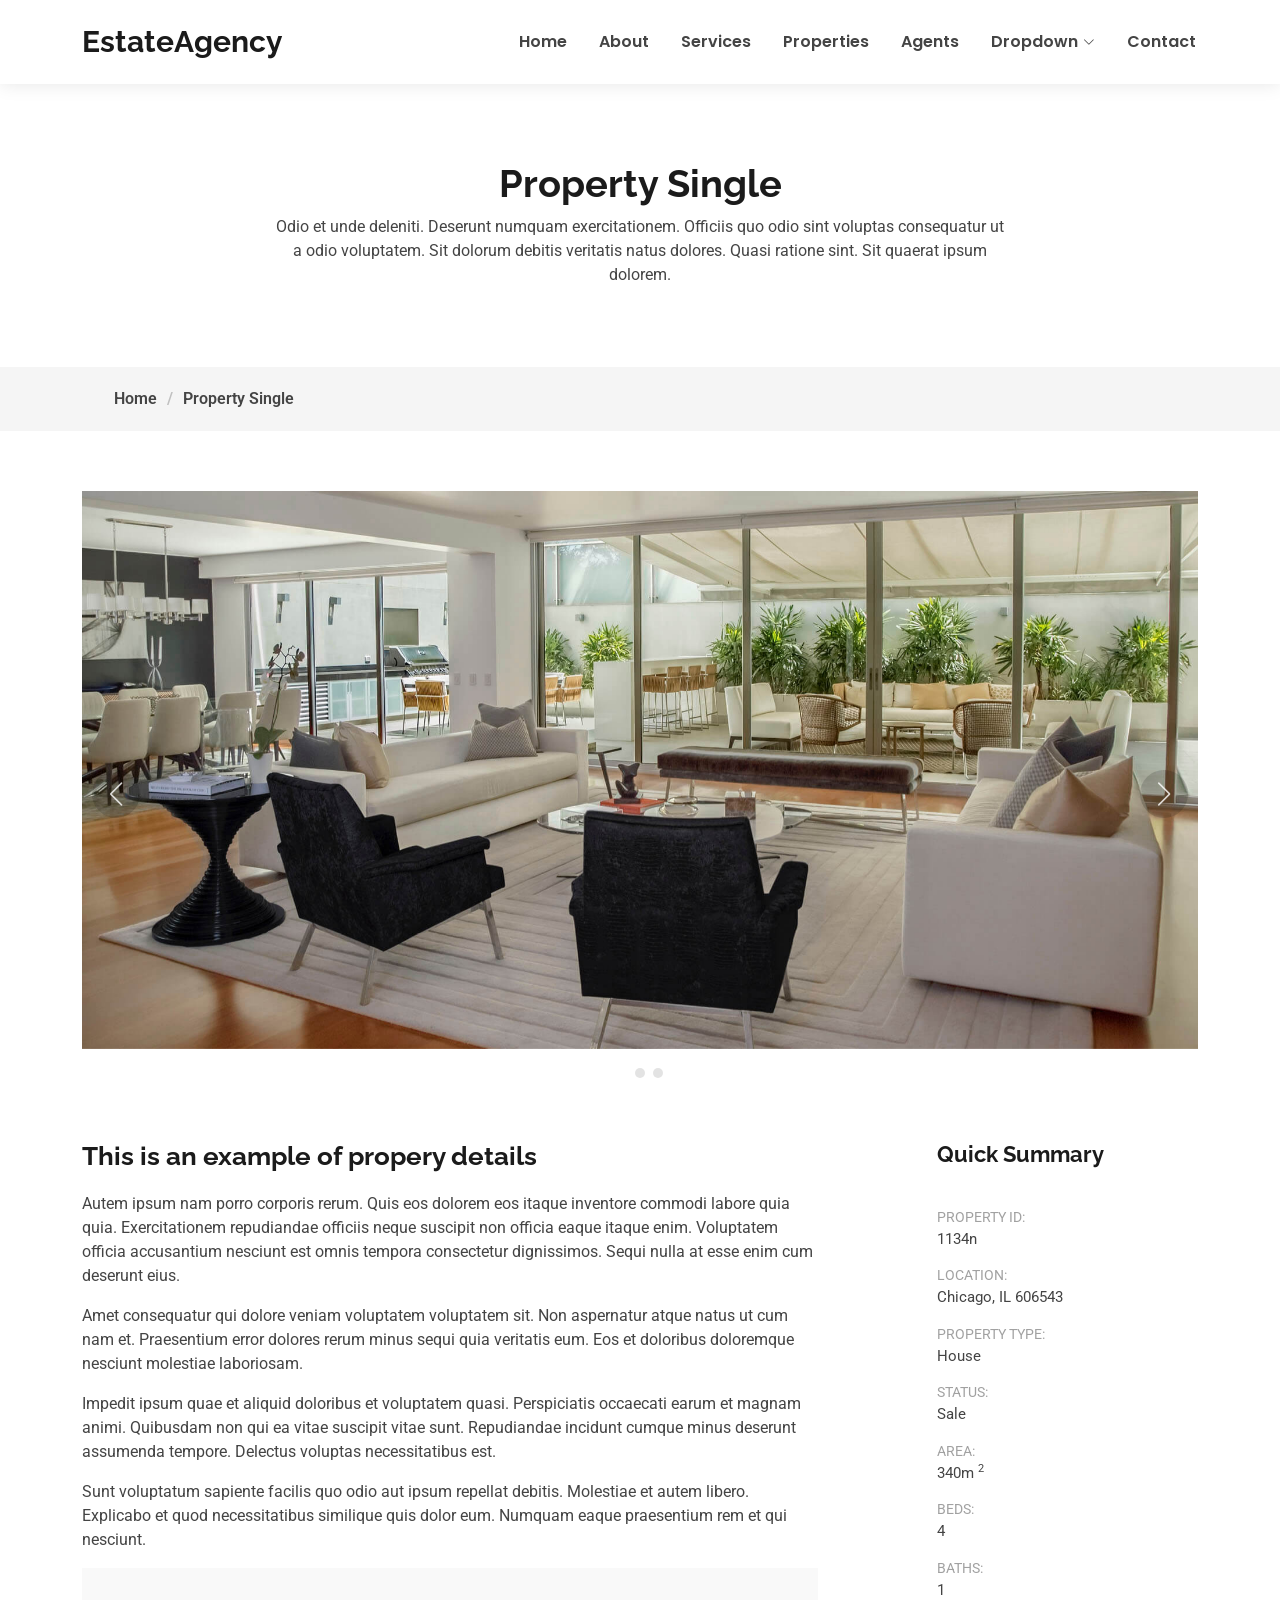
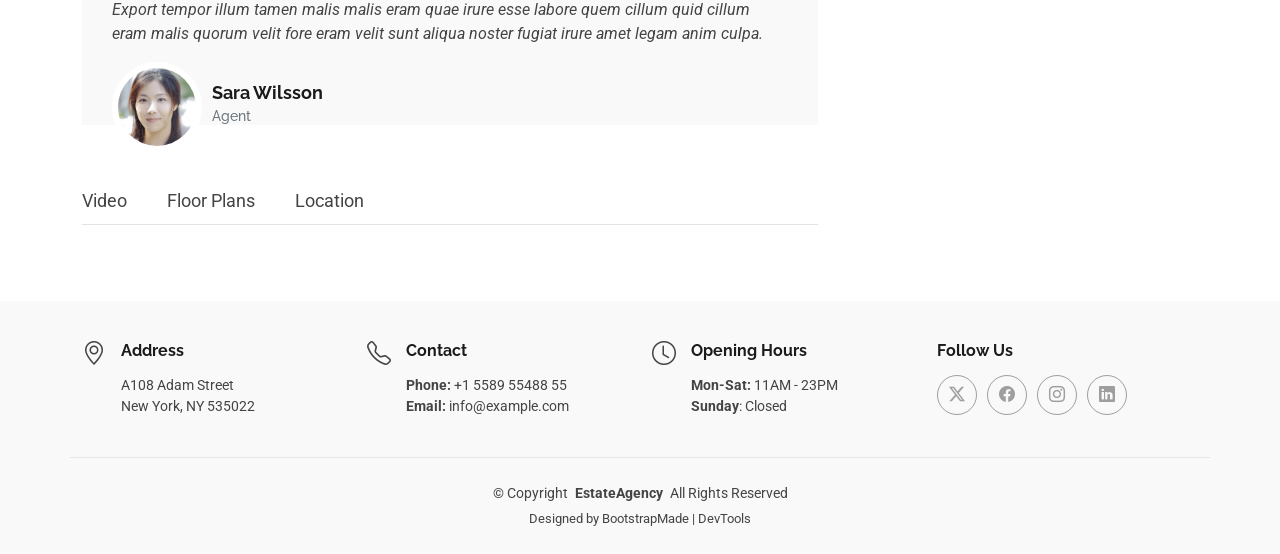
==== commit 73701fee: "Added Our Services Section" ====
--- a/property-single.html
+++ b/property-single.html
@@ -4,7 +4,7 @@
 <head>
   <meta charset="utf-8">
   <meta content="width=device-width, initial-scale=1.0" name="viewport">
-  <title>Property Single - EstateAgency Bootstrap Template</title>
+  <title>Ruiru - Kiambu</title>
   <meta name="description" content="">
   <meta name="keywords" content="">
 
--- a/assets/css/main.css
+++ b/assets/css/main.css
@@ -22,7 +22,7 @@
   --background-color: #ffffff; /* Background color for the entire website, including individual sections */
   --default-color: #444444; /* Default color used for the majority of the text content across the entire website */
   --heading-color: #1b1b1b; /* Color for headings, subheadings and title throughout the website */
-  --accent-color: #2f6bab; /* Accent color that represents your brand on the website. It's used for buttons, links, and other elements that need to stand out */
+  --accent-color: d#2f6bab; /* Accent color that represents your brand on the website. It's used for buttons, links, and other elements that need to stand out */
   --surface-color: #ffffff; /* The surface color is used as a background of boxed elements within sections, such as cards, icon boxes, or other elements that require a visual separation from the global background. */
   --contrast-color: #ffffff; /* Contrast color for text, ensuring readability against backgrounds of accent, heading, or default colors. */
 }
